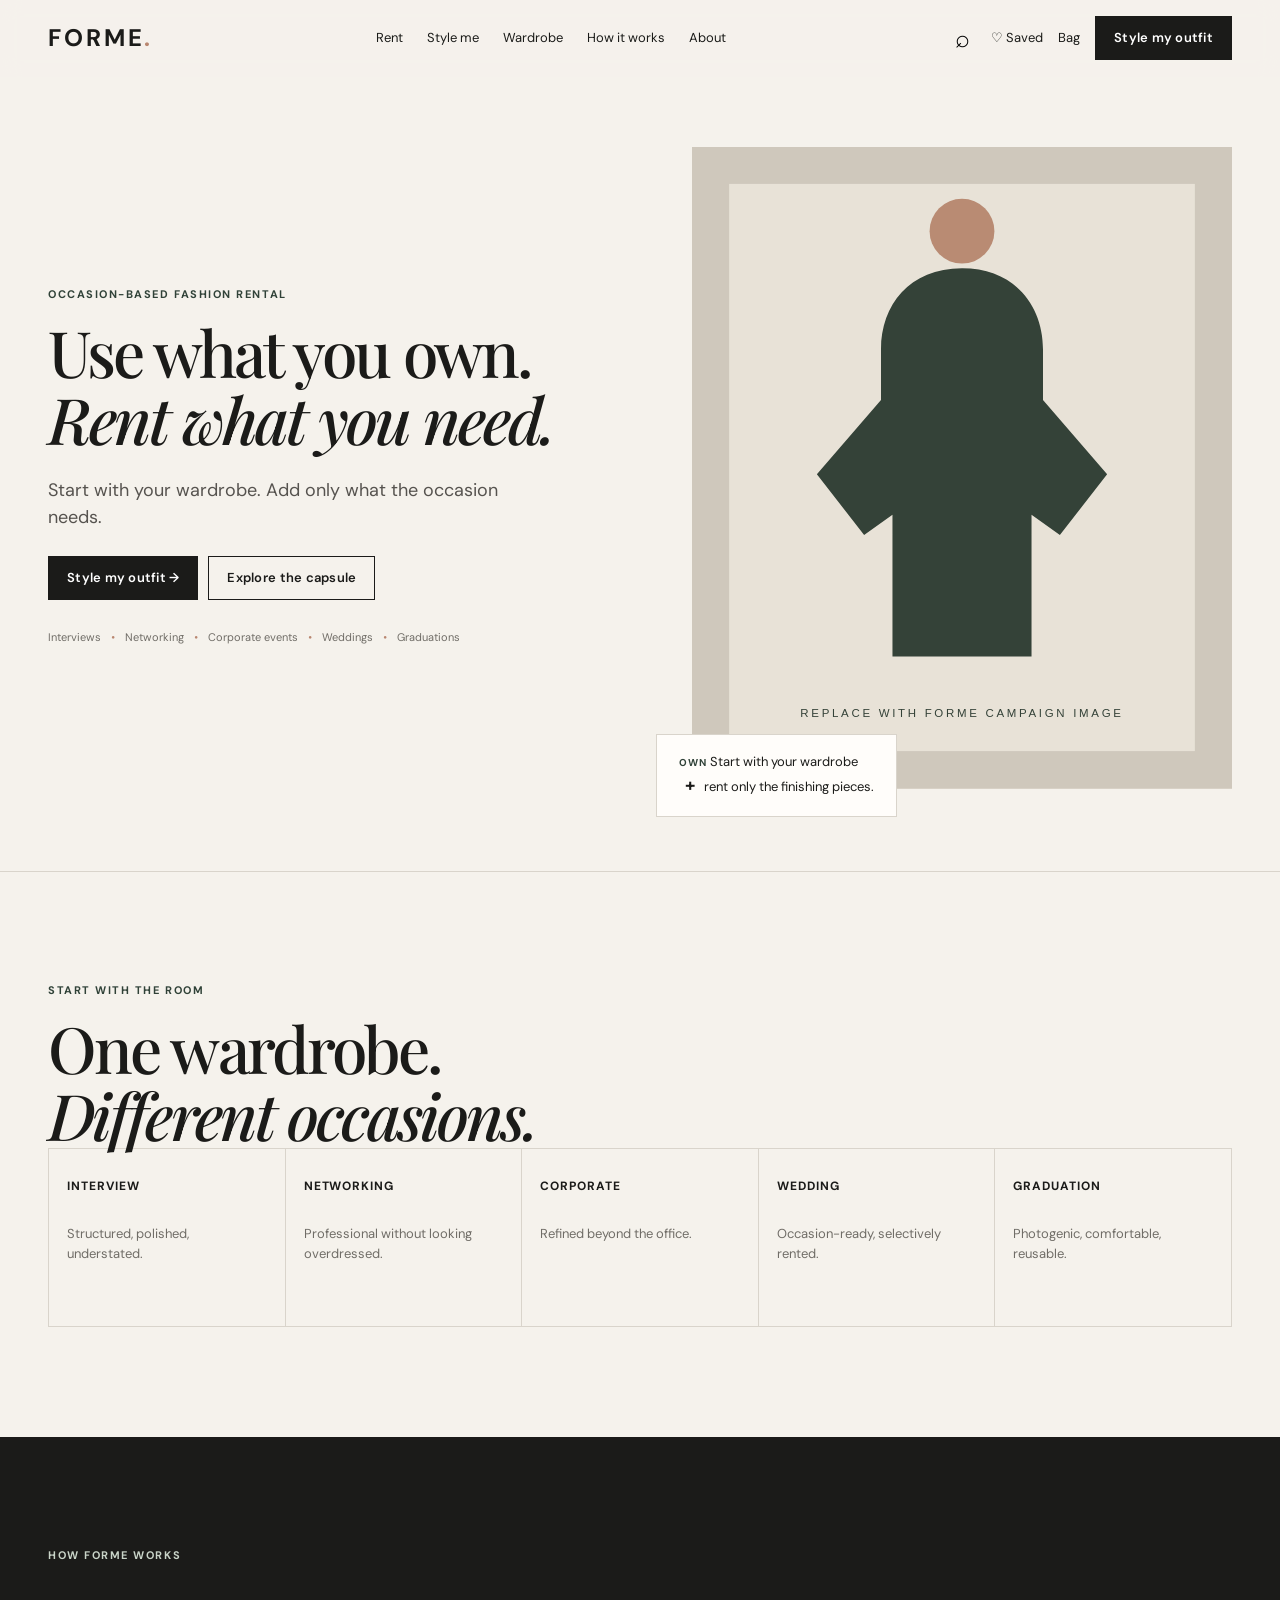
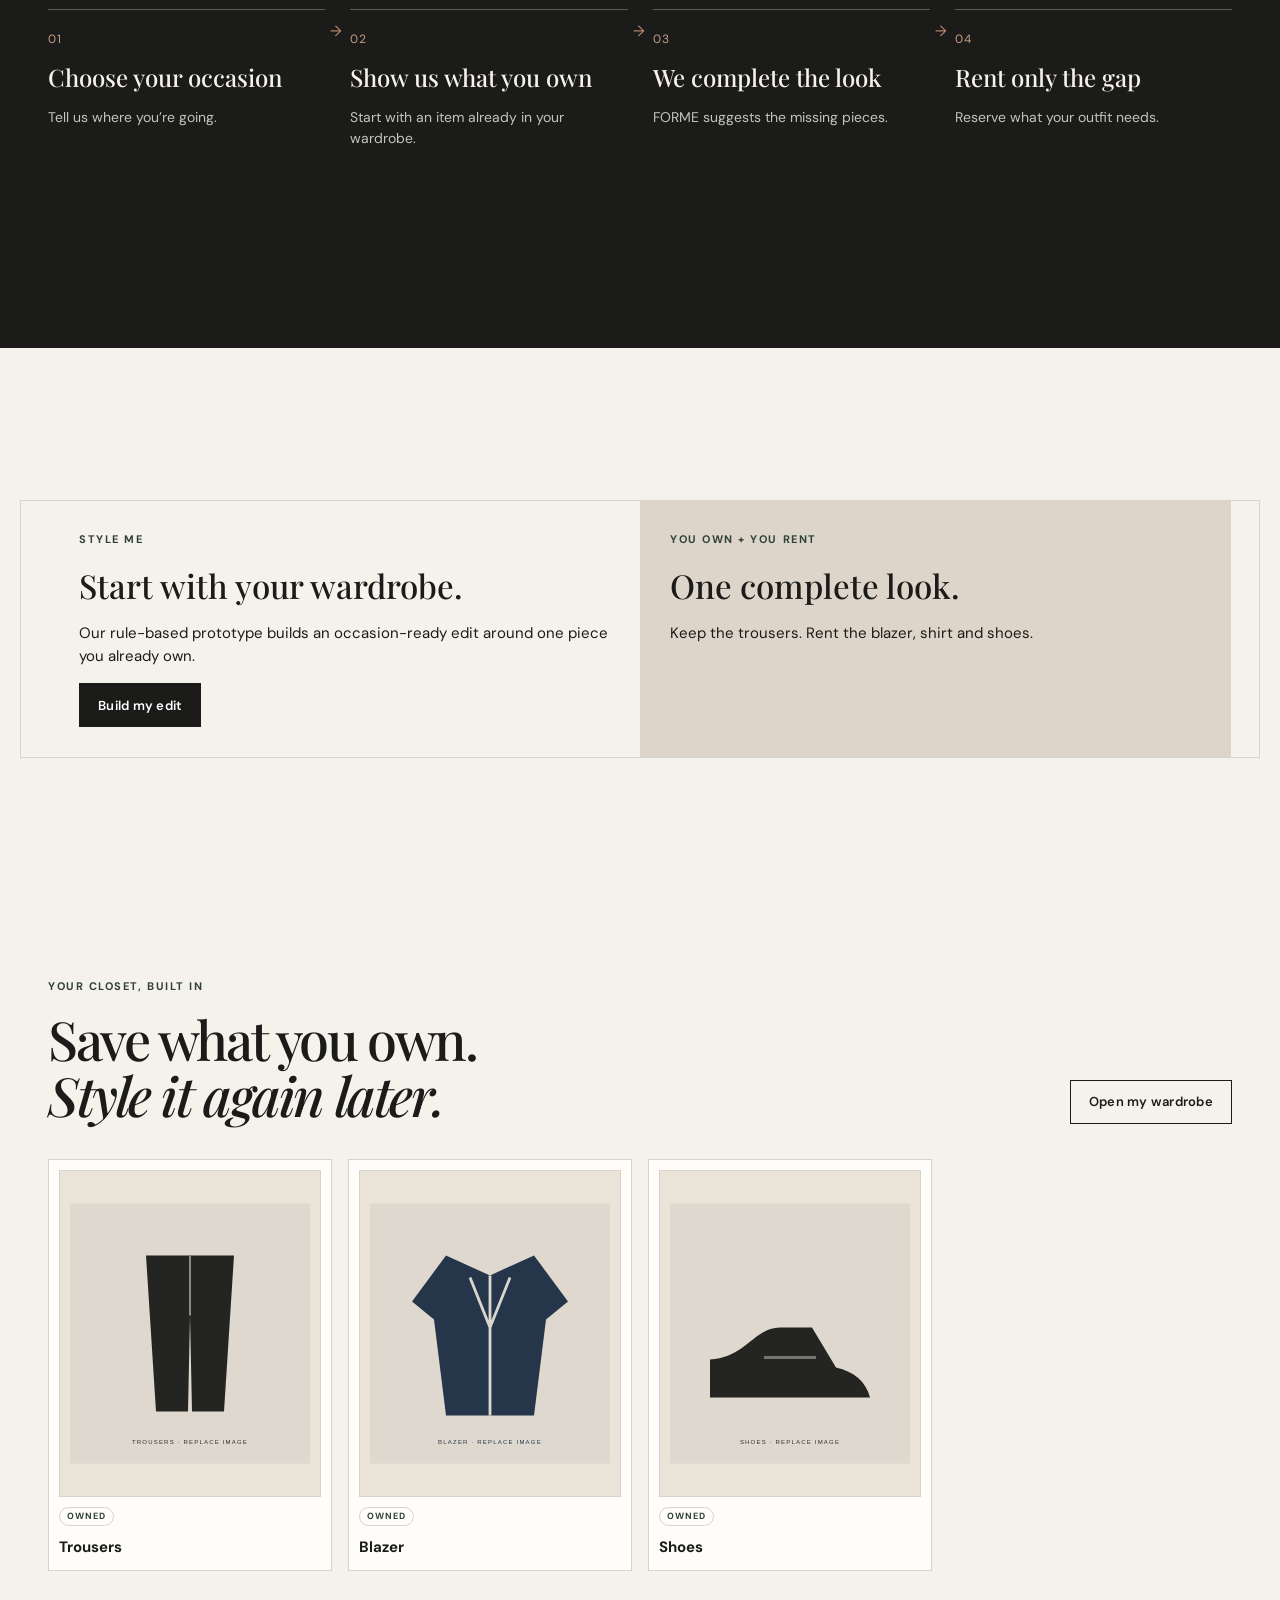
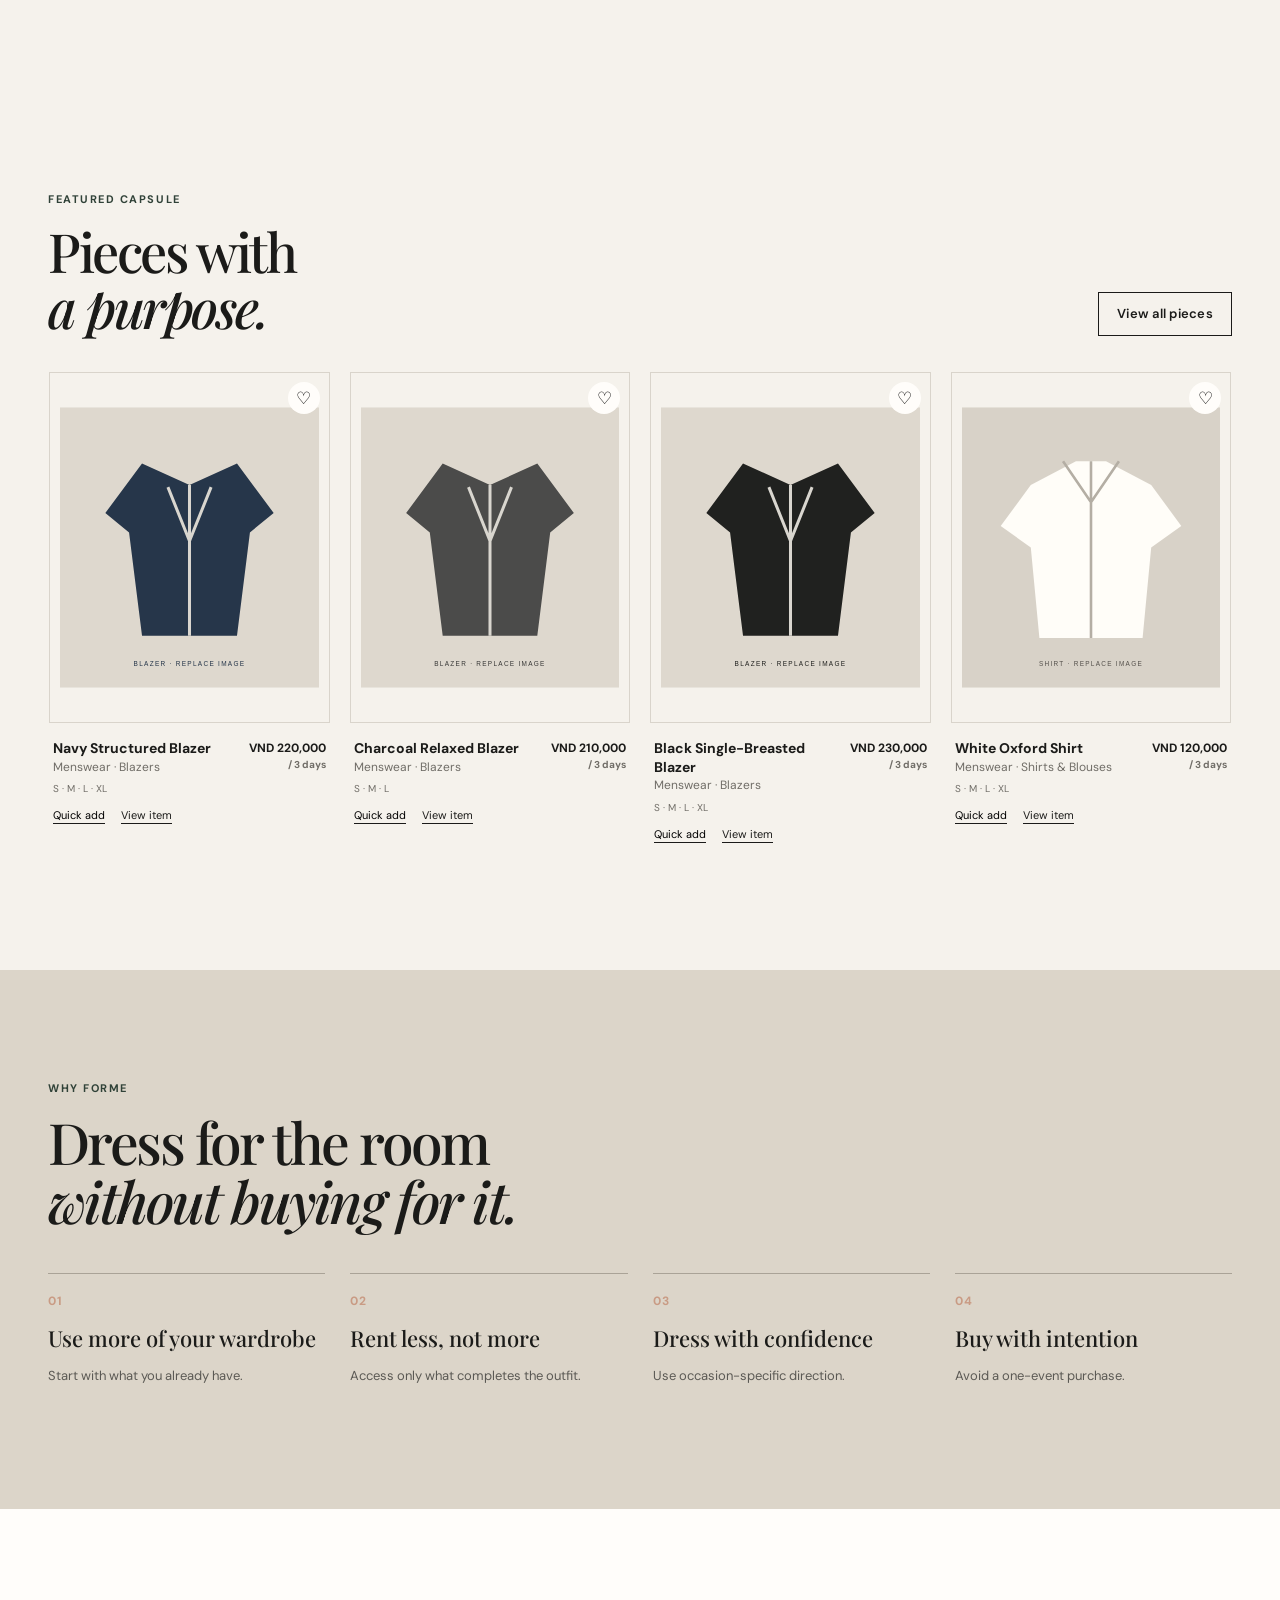
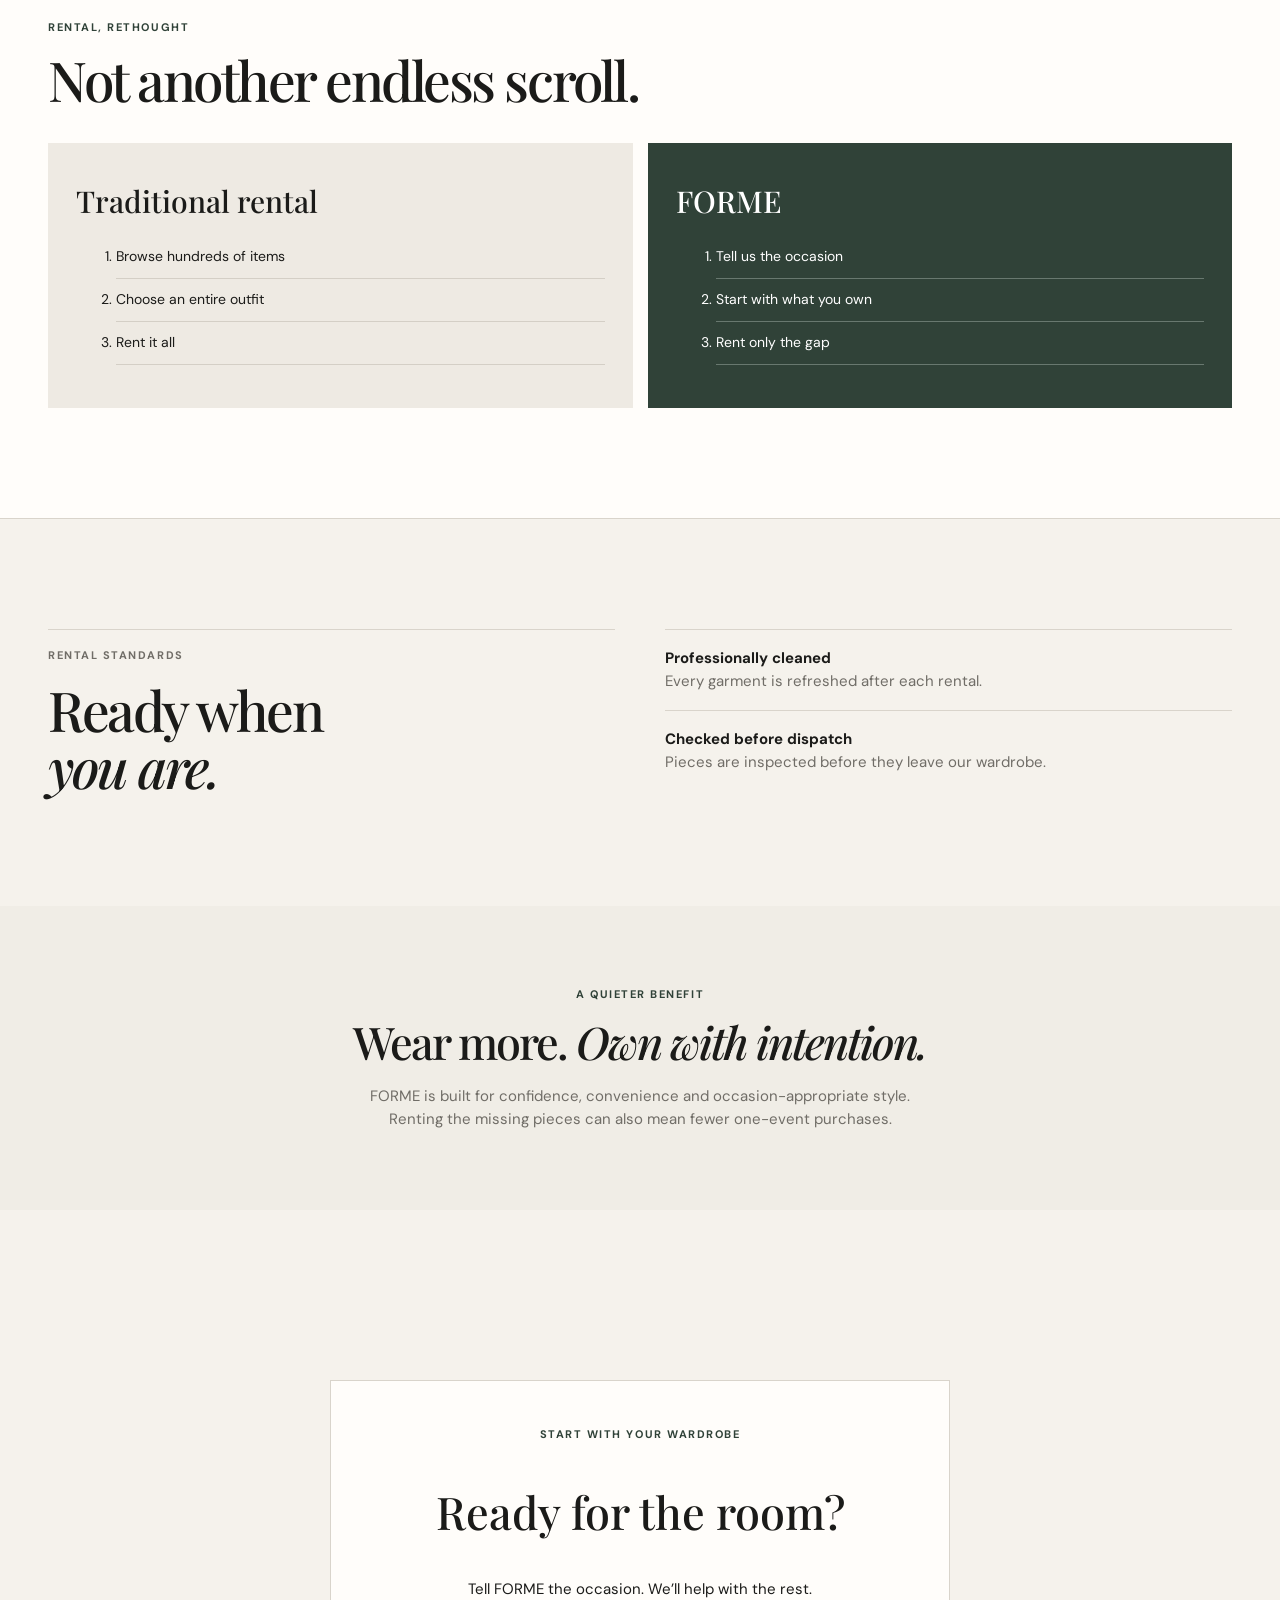
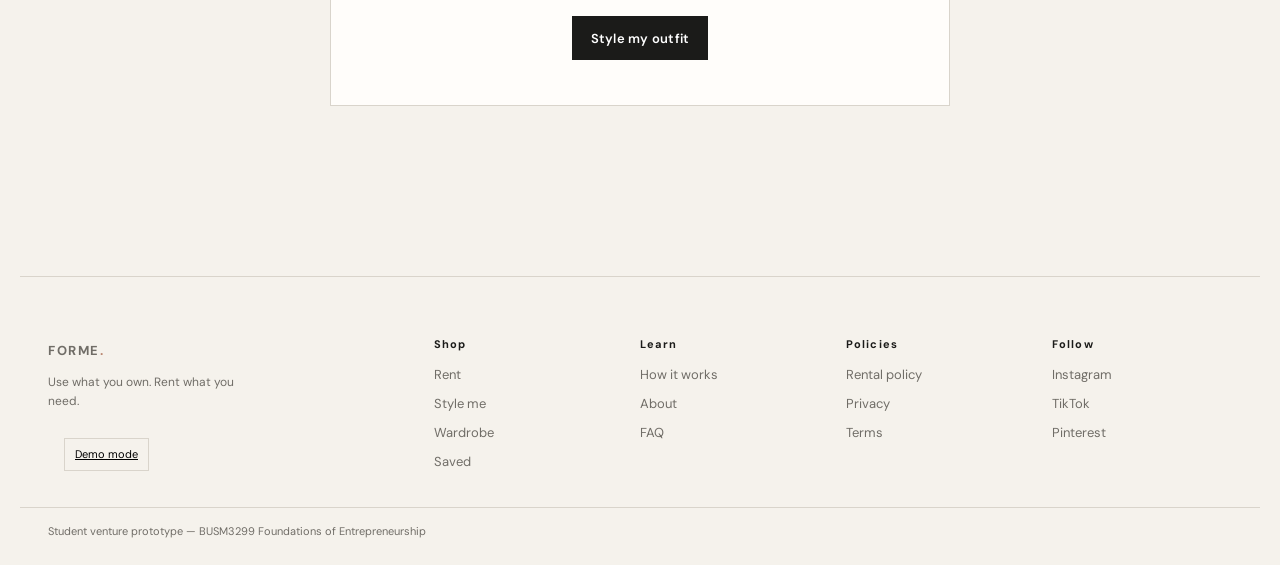
==== index.html @ c54350bd "UPLOAD HTML PAGES AND ASSETS" ====
<!doctype html><html lang="en"><head><meta charset="utf-8"><meta name="viewport" content="width=device-width,initial-scale=1"><title>FORME — Use what you own</title><link rel="preconnect" href="https://fonts.googleapis.com"><link rel="preconnect" href="https://fonts.gstatic.com" crossorigin><link href="https://fonts.googleapis.com/css2?family=DM+Sans:wght@400;500;600;700&family=Playfair+Display:wght@500;600&display=swap" rel="stylesheet"><link rel="stylesheet" href="css/styles.css"><link rel="stylesheet" href="css/pages.css"><link rel="stylesheet" href="css/responsive.css"></head><body data-page="home"><main><section class="hero"><div class="container hero-grid"><div><p class="eyebrow">OCCASION-BASED FASHION RENTAL</p><h1>Use what you own.<br><em>Rent what you need.</em></h1><p class="lead">FORME starts with your wardrobe, not ours. Show us what you’re wearing, tell us where you’re going, and we’ll help complete the look.</p><div class="button-row"><a class="button dark" href="style.html">Style my outfit →</a><a class="button outline" href="rent.html">Explore the capsule</a></div><p class="trust">Interviews <i>•</i> Networking <i>•</i> Corporate events <i>•</i> Weddings <i>•</i> Graduations</p></div><div class="hero-visual"><img src="assets/images/placeholders/hero-fashion.svg" alt="Replace with FORME campaign image"><div class="hero-note"><span>OWN</span> Start with your wardrobe<br><b>+</b> rent only the finishing pieces.</div></div></div></section><section class="section occasions"><div class="container"><p class="eyebrow">START WITH THE ROOM</p><h2>One wardrobe.<br><em>Different occasions.</em></h2><div class="occasion-grid"><a class="occasion-card" href="style.html?occasion=Job%20Interview"><b>INTERVIEW</b><p>Structured, polished, understated.</p></a><a class="occasion-card" href="style.html?occasion=Networking%20Event"><b>NETWORKING</b><p>Professional without looking overdressed.</p></a><a class="occasion-card" href="style.html?occasion=Corporate%20Event"><b>CORPORATE</b><p>Refined beyond the office.</p></a><a class="occasion-card" href="style.html?occasion=Wedding"><b>WEDDING</b><p>Occasion-ready, selectively rented.</p></a><a class="occasion-card" href="style.html?occasion=Graduation"><b>GRADUATION</b><p>Photogenic, comfortable, reusable.</p></a></div></div></section><section class="section how"><div class="container"><p class="eyebrow">HOW FORME WORKS</p><div class="steps"><article><span>01</span><h3>Choose your occasion</h3><p>Tell us where you’re going.</p></article><article><span>02</span><h3>Show us what you own</h3><p>Start with an item already in your wardrobe.</p></article><article><span>03</span><h3>We complete the look</h3><p>FORME suggests the missing pieces.</p></article><article><span>04</span><h3>Rent only the gap</h3><p>Reserve what your outfit needs.</p></article></div><p><a class="button outline" href="how-it-works.html">See how it works</a></p></div></section><section class="section"><div class="container quick-style"><div><p class="eyebrow">STYLE ME</p><h3>Start with your wardrobe.</h3><p>Our rule-based prototype builds an occasion-ready edit around one piece you already own.</p><a class="button dark" href="style.html">Build my edit</a></div><div class="demo-visual"><p class="eyebrow">YOU OWN + YOU RENT</p><h3>One complete look.</h3><p>Keep the trousers. Rent the blazer, shirt and shoes.</p></div></div></section><section class="section"><div class="container"><div class="split-heading"><div><p class="eyebrow">FEATURED CAPSULE</p><h2>Pieces with<br><em>a purpose.</em></h2></div><a class="button outline" href="rent.html">View all pieces</a></div><div class="featured-grid" id="featuredProducts"></div></div></section><section class="section why"><div class="container"><p class="eyebrow">WHY FORME</p><h2>Dress for the room<br><em>without buying for it.</em></h2><div class="value-grid"><article><b>01</b><h3>Use more of your wardrobe</h3><p>Start with what you already have.</p></article><article><b>02</b><h3>Rent less, not more</h3><p>Access only what completes the outfit.</p></article><article><b>03</b><h3>Dress with confidence</h3><p>Use occasion-specific direction.</p></article><article><b>04</b><h3>Buy with intention</h3><p>Avoid a one-event purchase.</p></article></div></div></section><section class="section comparison"><div class="container"><p class="eyebrow">RENTAL, RETHOUGHT</p><h2>Not another endless scroll.</h2><div class="comparison-grid"><article><h3>Traditional rental</h3><ol><li>Browse hundreds of items</li><li>Choose an entire outfit</li><li>Rent it all</li></ol></article><article class="forme-way"><h3>FORME</h3><ol><li>Tell us the occasion</li><li>Start with what you own</li><li>Rent only the gap</li></ol></article></div></div></section><section class="section standards"><div class="container standards-grid"><div><p class="eyebrow">RENTAL STANDARDS</p><h2>Ready when<br><em>you are.</em></h2></div><div><p><b>Professionally cleaned</b><br>Every garment is refreshed after each rental.</p><p><b>Checked before dispatch</b><br>Pieces are inspected before they leave our wardrobe.</p></div></div></section><section class="section sustainability"><div class="container"><p class="eyebrow">A QUIETER BENEFIT</p><h2>Wear more. <em>Own with intention.</em></h2><p>FORME is built for confidence, convenience and occasion-appropriate style. Renting the missing pieces can also mean fewer one-event purchases.</p></div></section><section class="section"><div class="container state-card"><p class="eyebrow">START WITH YOUR WARDROBE</p><h1>Ready for the room?</h1><p>Tell FORME the occasion. We’ll help with the rest.</p><a class="button dark" href="style.html">Style my outfit</a></div></section></main><script src="js/data.js"></script><script src="js/common.js"></script><script src="js/home.js"></script></body></html>
---- css/styles.css ----
:root{--bg:#f5f2ec;--paper:#fffdfa;--ink:#1b1b19;--muted:#706d67;--line:#d9d4cb;--accent:#304238;--clay:#b98770;--serif:'Playfair Display',Georgia,serif;--sans:'DM Sans',Arial,sans-serif;--radius:3px}*{box-sizing:border-box}html{scroll-behavior:smooth}body{margin:0;background:var(--bg);color:var(--ink);font-family:var(--sans);font-size:15px;line-height:1.55}button,input,select{font:inherit}button{cursor:pointer}button:focus-visible,a:focus-visible,input:focus-visible,select:focus-visible{outline:2px solid var(--accent);outline-offset:3px}.container{max-width:1240px;margin:auto;padding:0 28px}.site-header{position:sticky;top:0;z-index:20;background:rgba(245,242,236,.93);border-bottom:1px solid transparent;backdrop-filter:blur(10px)}.site-header.scrolled{border-color:var(--line)}.nav{height:76px;display:flex;align-items:center;justify-content:space-between;gap:25px}.logo{font-size:24px;font-weight:700;letter-spacing:.12em;color:var(--ink);text-decoration:none}.logo span{color:var(--clay)}.nav-links{display:flex;gap:24px}.nav-links a,.text-button{font-size:13px;color:var(--ink);text-decoration:none;background:none;border:0;padding:7px 0}.nav-actions{display:flex;align-items:center;gap:15px}.text-button b{font-weight:500;color:var(--muted);margin-left:2px}.menu-toggle{display:none;background:none;border:0}.button{border:1px solid var(--ink);min-height:44px;padding:11px 18px;background:transparent;color:var(--ink);text-decoration:none;display:inline-flex;align-items:center;justify-content:center;gap:15px;font-size:13px;font-weight:600;letter-spacing:.02em;transition:.2s}.button:hover{transform:translateY(-2px)}.button.dark{background:var(--ink);color:#fff}.button.dark:hover{background:var(--accent)}.button.outline:hover{background:#e8e3da}.full{width:100%}.hero{padding:70px 0 75px;border-bottom:1px solid var(--line)}.hero-grid{display:grid;grid-template-columns:1.03fr .97fr;gap:70px;align-items:center}.eyebrow{font-size:11px;letter-spacing:.14em;font-weight:700;color:var(--accent);margin:0 0 15px}.hero h1,h2{font:500 clamp(38px,5vw,70px)/1.05 var(--serif);letter-spacing:-.045em;margin:0}h1 em,h2 em{font-weight:500}h3{font-size:17px;line-height:1.25;margin:10px 0}.lead{font-size:18px;max-width:500px;color:#56534f;margin:25px 0}.button-row{display:flex;gap:10px;flex-wrap:wrap}.trust{font-size:11px;color:var(--muted);margin-top:29px}.trust i{padding:0 7px;color:var(--clay)}.hero-visual{position:relative}.hero-visual img{width:100%;min-height:485px;object-fit:cover;background:#d9d3c8}.hero-note{position:absolute;bottom:-21px;left:-36px;background:var(--paper);padding:18px 22px;border:1px solid var(--line);font-size:13px;line-height:1.45}.hero-note span,.badge{font-size:10px;letter-spacing:.1em;font-weight:700;color:var(--accent)}.hero-note b{font-size:18px;padding:0 6px}.section{padding:110px 0}.section-heading{display:flex;justify-content:space-between;align-items:end;margin-bottom:45px}.occasion-grid{display:grid;grid-template-columns:repeat(5,1fr);border-top:1px solid var(--line);border-left:1px solid var(--line)}.occasion-card{background:transparent;border:0;border-right:1px solid var(--line);border-bottom:1px solid var(--line);padding:25px 18px;min-height:178px;text-align:left;transition:.2s}.occasion-card:hover{background:var(--accent);color:white}.occasion-card b{font-size:12px;letter-spacing:.08em}.occasion-card p{font-size:13px;color:var(--muted);margin-top:26px}.occasion-card:hover p{color:#dfe4df}.how{background:var(--ink);color:#f6f2ea}.how .eyebrow{color:#c9d4c8}.steps{display:grid;grid-template-columns:repeat(4,1fr);gap:25px;margin-top:45px}.steps article{border-top:1px solid #5c5c56;padding-top:17px;position:relative}.steps article:not(:last-child):after{content:'→';position:absolute;right:-17px;top:10px;color:#b98770}.steps span,.value-grid b{color:#c99b84;font-size:12px;letter-spacing:.1em}.steps h3{font:500 24px var(--serif)}.steps p{color:#c5c3be;font-size:14px}.style-section{background:#e5dfd4;padding:100px 0}.style-wrap{display:grid;grid-template-columns:.8fr 1.2fr;gap:70px}.style-wrap aside h2{font-size:52px}.style-wrap aside>p:not(.eyebrow){color:var(--muted);max-width:280px}.own-rent{display:flex;gap:8px;align-items:center;flex-wrap:wrap;font-size:11px;margin:35px 0 15px}.own-rent span{padding:5px 7px;background:#fff;border:1px solid var(--line);font-weight:700;letter-spacing:.07em}.own-rent strong{font-size:10px;letter-spacing:.05em}.fine,small{font-size:11px;color:var(--muted)}.style-flow{background:var(--paper);padding:36px;min-height:430px}.flow-step{animation:fade .3s ease}.flow-progress{display:flex;gap:6px;margin-bottom:30px}.flow-progress i{height:2px;flex:1;background:var(--line)}.flow-progress i.active{background:var(--accent)}.flow-step h3{font:500 32px var(--serif);margin:0 0 8px}.choice-grid{display:grid;grid-template-columns:repeat(2,1fr);gap:10px;margin:25px 0}.choice{border:1px solid var(--line);padding:16px;background:transparent;text-align:left;transition:.15s}.choice:hover,.choice.selected{border-color:var(--accent);background:#edf0eb}.choice strong{display:block;font-size:14px}.choice small{display:block;margin-top:5px}.form-label{font-size:12px;font-weight:700;display:block;margin:18px 0 7px}.upload-zone{border:1px dashed #aaa49b;padding:28px;text-align:center;background:#faf8f4}.upload-zone input{display:none}.upload-zone label{display:inline-block;text-decoration:underline;cursor:pointer}.upload-preview{display:flex;gap:15px;align-items:center;margin:15px 0;background:#f0ede7;padding:10px}.upload-preview img{height:56px;width:56px;object-fit:cover}.upload-preview button{border:0;background:none;text-decoration:underline;font-size:12px}.form-row{display:grid;grid-template-columns:repeat(3,1fr);gap:10px}.form-row select,.checkout-content input,.checkout-content textarea{width:100%;padding:11px;border:1px solid var(--line);background:#fff}.form-message{font-size:12px;color:#9b3e38;min-height:20px;margin:8px 0}.hidden{display:none!important}.results-section{background:var(--paper)}.results-heading{margin-bottom:35px}.results-heading h2{font-size:54px}.results-heading p:last-child{color:var(--muted)}.look-grid{display:grid;grid-template-columns:repeat(3,1fr);gap:18px}.look{border:1px solid var(--line);padding:22px;display:flex;flex-direction:column}.look h3{font-size:13px;letter-spacing:.08em}.look-keep{background:#f0eee9;padding:12px;margin:12px 0}.look-item{border-top:1px solid var(--line);padding:11px 0;display:flex;justify-content:space-between;gap:10px}.look-item p,.look-keep p{margin:3px 0 0;font-size:12px;color:var(--muted)}.look .explanation{font-size:13px;color:#5e5b56;min-height:60px}.look-bottom{margin-top:auto}.price{font-size:13px;font-weight:700}.feedback{margin:50px auto 0;max-width:600px;border-top:1px solid var(--line);padding-top:20px;font-size:13px}.feedback button{border:1px solid var(--line);background:transparent;margin:6px 3px 0 0;padding:5px 8px;font-size:11px}.split-heading{display:flex;justify-content:space-between;align-items:end;margin-bottom:35px}.split-heading h2{font-size:54px}.split-heading>p{color:var(--muted);max-width:380px}.inventory-controls{display:grid;grid-template-columns:2fr repeat(4,1fr);gap:8px;border-top:1px solid var(--line);padding-top:18px}.inventory-controls input,.inventory-controls select{padding:11px;border:1px solid var(--line);background:var(--paper);min-width:0}.filter-pills{display:flex;gap:6px;flex-wrap:wrap;margin:14px 0 25px}.filter-pills button{border:1px solid var(--line);background:transparent;padding:7px 11px;font-size:11px}.filter-pills button.active{background:var(--ink);color:white}.product-grid{display:grid;grid-template-columns:repeat(4,1fr);gap:18px}.product-card{position:relative}.product-image{display:block;border:0;padding:0;background:#ded9d0;width:100%;overflow:hidden}.product-image img{width:100%;aspect-ratio:1/.95;object-fit:cover;display:block;transition:.3s}.product-card:hover img{transform:scale(1.03)}.save-button{position:absolute;top:10px;right:10px;border:0;background:var(--paper);width:32px;height:32px;border-radius:50%;font-size:17px}.product-meta{display:grid;grid-template-columns:1fr auto;gap:4px;padding:11px 0}.product-meta h3{font-size:14px;margin:0}.product-meta p{margin:0;font-size:12px;color:var(--muted)}.quick-add{border:0;border-bottom:1px solid var(--ink);background:none;padding:0;font-size:11px;text-align:left}.why{background:#dcd5c9}.why h2{font-size:57px}.value-grid{display:grid;grid-template-columns:repeat(4,1fr);gap:25px;margin-top:42px}.value-grid article{border-top:1px solid #aaa397;padding-top:15px}.value-grid h3{font:500 22px var(--serif)}.value-grid p{font-size:13px;color:#5b5954}.comparison{background:var(--paper)}.comparison h2{font-size:55px}.comparison-grid{display:grid;grid-template-columns:1fr 1fr;gap:15px;margin-top:35px}.comparison-grid article{padding:28px;background:#eeeae3}.comparison-grid .forme-way{background:var(--accent);color:white}.comparison-grid h3{font:500 30px var(--serif)}.comparison-grid li{padding:10px 0;border-bottom:1px solid #d4cfc6;font-size:14px}.forme-way li{border-color:#68786f}.standards{border-top:1px solid var(--line)}.standards-grid{display:grid;grid-template-columns:1fr 1fr;gap:50px}.standards h2{font-size:55px}.standards p{border-top:1px solid var(--line);padding:17px 0;margin:0;color:var(--muted)}.standards b{color:var(--ink)}.future{background:#e7e1d8}.future h2{font-size:45px}.future-grid{display:grid;grid-template-columns:repeat(3,1fr);gap:20px;margin-top:35px}.future-grid article{background:var(--paper);padding:25px}.future-grid h3{font:500 23px var(--serif)}.future-grid p{font-size:13px;color:var(--muted)}.faq{padding-bottom:100px}.faq h2{font-size:52px;margin-bottom:35px}.faq-item{border-top:1px solid var(--line)}.faq-item button{width:100%;border:0;background:none;display:flex;justify-content:space-between;padding:18px 0;text-align:left;font-weight:600}.faq-item p{max-width:600px;margin:0 0 18px;color:var(--muted);font-size:14px}.footer-grid{display:flex;justify-content:space-between;align-items:end;padding:45px 28px;border-top:1px solid var(--line)}footer p{font-size:12px;color:var(--muted)}footer button{border:0;background:none;text-decoration:underline;margin-left:16px;font-size:12px}.drawer,.modal{display:none;position:fixed;inset:0;background:rgba(22,22,20,.42);z-index:30}.drawer.open,.modal.open{display:block}.drawer-panel{background:var(--paper);position:absolute;right:0;top:0;height:100%;width:min(460px,100%);padding:35px;overflow:auto;animation:slide .25s ease}.close{border:0;background:none;font-size:28px;position:absolute;right:17px;top:12px}.drawer h2,.modal h2{font-size:38px}.bag-line,.saved-line{border-top:1px solid var(--line);padding:13px 0;display:grid;grid-template-columns:52px 1fr auto;gap:10px;align-items:center}.bag-line img,.saved-line img{width:52px;height:52px;object-fit:cover;background:#ddd}.bag-line h3,.saved-line h3{margin:0;font-size:13px}.bag-line p,.saved-line p{margin:2px 0;font-size:11px;color:var(--muted)}.bag-line select{font-size:11px;padding:3px}.remove{border:0;background:none;color:#8c3d36;font-size:11px;text-decoration:underline}.bag-total{border-top:2px solid var(--ink);margin-top:18px;padding:12px 0;font-size:13px}.bag-total p{display:flex;justify-content:space-between;margin:6px 0}.bag-total .grand{font-weight:700;font-size:15px;margin-top:12px}.modal{align-items:center;justify-content:center;padding:20px}.modal.open{display:flex}.modal-panel{background:var(--paper);max-height:92vh;overflow:auto;width:min(820px,100%);padding:35px;position:relative;animation:fade .2s}.product-detail{display:grid;grid-template-columns:1fr 1fr;gap:28px}.product-detail img{width:100%;background:#ddd}.product-detail h2{margin:5px 0}.product-detail p{color:var(--muted);font-size:14px}.size-buttons{display:flex;gap:6px;flex-wrap:wrap;margin:9px 0}.size-buttons button{border:1px solid var(--line);background:white;padding:8px 11px;min-width:38px}.size-buttons button.active{background:var(--ink);color:white}.size-guide-link{background:none;border:0;padding:0;text-decoration:underline;font-size:11px}.detail-info{border-top:1px solid var(--line);padding:10px 0;font-size:12px}.date-preview{font-size:12px;background:#efede8;padding:9px;margin:10px 0}.checkout-content{width:min(720px,100%)}.checkout-content h2{margin:0 0 18px}.checkout-grid{display:grid;grid-template-columns:1fr 1fr;gap:10px}.checkout-content textarea{min-height:70px;grid-column:span 2}.checkout-summary{background:#f0ede7;padding:13px;margin:18px 0;font-size:13px}.success{text-align:center;padding:45px 20px}.success h2{font-size:49px}.small-modal{max-width:520px}.small-modal table{width:100%;border-collapse:collapse;font-size:13px}.small-modal td,.small-modal th{padding:9px;border-bottom:1px solid var(--line);text-align:left}#toast{position:fixed;z-index:60;bottom:22px;left:50%;transform:translate(-50%,120px);background:var(--ink);color:#fff;padding:12px 18px;font-size:13px;transition:.25s;box-shadow:0 5px 15px #0002}#toast.show{transform:translate(-50%,0)}@keyframes fade{from{opacity:0;transform:translateY(7px)}to{opacity:1;transform:none}}@keyframes slide{from{transform:translateX(30px)}to{transform:none}}
@media(max-width:850px){.nav-links{display:none}.nav-actions .text-button span{display:none}.menu-toggle{display:block;order:2}.nav-actions{order:3}.nav .logo{order:1}.site-header.menu-open .nav-links{display:flex;position:absolute;top:76px;left:0;right:0;background:var(--paper);padding:20px 28px;flex-direction:column;border-bottom:1px solid var(--line)}.hero-grid,.style-wrap,.standards-grid{grid-template-columns:1fr;gap:35px}.hero{padding-top:45px}.hero-visual{max-width:620px}.hero-visual img{min-height:390px}.occasion-grid{grid-template-columns:repeat(3,1fr)}.steps,.value-grid{grid-template-columns:repeat(2,1fr)}.steps article:after{display:none}.look-grid{grid-template-columns:1fr}.product-grid{grid-template-columns:repeat(3,1fr)}.inventory-controls{grid-template-columns:repeat(3,1fr)}.inventory-controls input{grid-column:span 3}.split-heading{align-items:start;flex-direction:column;gap:18px}.style-wrap aside h2{font-size:45px}}
@media(max-width:540px){.container{padding:0 18px}.nav{height:64px}.nav-actions{gap:8px}.nav-actions .button{padding:9px 10px;font-size:11px}.hero h1{font-size:48px}.hero-visual img{min-height:320px}.hero-note{left:0;bottom:-15px;padding:12px}.section,.style-section{padding:72px 0}.occasion-grid,.steps,.value-grid,.future-grid,.comparison-grid,.product-grid{grid-template-columns:1fr 1fr}.occasion-card{min-height:135px;padding:14px}.occasion-card p{margin-top:12px}.style-flow{padding:22px}.choice-grid{grid-template-columns:1fr}.form-row,.checkout-grid{grid-template-columns:1fr}.checkout-content textarea{grid-column:auto}.inventory-controls{grid-template-columns:1fr 1fr}.inventory-controls input{grid-column:span 2}.product-grid{gap:12px}.product-meta{display:block}.quick-add{margin-top:7px}.split-heading h2,.why h2,.comparison h2,.standards h2,.faq h2{font-size:42px}.footer-grid{align-items:start;flex-direction:column;gap:20px}.product-detail{grid-template-columns:1fr}.modal-panel{padding:25px 20px}.drawer-panel{padding:30px 20px}.form-row select{min-width:0}.results-heading h2{font-size:44px}}

.sustainability{background:#f0ede6;text-align:center;padding:80px 0}.sustainability h2{font-size:45px}.sustainability p:last-child{max-width:560px;margin:20px auto 0;color:var(--muted)}
---- css/pages.css ----
.page-hero{padding:76px 0 52px;border-bottom:1px solid var(--line)}.page-hero h1{font:500 clamp(45px,6vw,78px)/1.03 var(--serif);letter-spacing:-.05em;margin:0;max-width:800px}.page-hero .lead{max-width:600px}.breadcrumbs{font-size:12px;color:var(--muted);margin-bottom:25px}.breadcrumbs a{color:var(--muted);text-decoration:none}.breadcrumbs span{padding:0 6px}.footer-columns{display:grid;grid-template-columns:2fr repeat(4,1fr);gap:26px;padding:55px 28px 35px;border-top:1px solid var(--line)}.footer-columns p{max-width:190px}.footer-columns b{font-size:11px;letter-spacing:.1em}.footer-columns a{display:block;font-size:13px;color:var(--muted);text-decoration:none;margin-top:9px}.footer-demo{margin-top:15px;border:1px solid var(--line);background:none;padding:7px 10px;font-size:11px}.footer-bottom{border-top:1px solid var(--line);padding:15px 28px 25px;color:var(--muted);font-size:11px}.icon-button{border:0;background:none;font-size:25px;line-height:1}.nav-links a.active{border-bottom:1px solid var(--ink)}.search-overlay{display:none;position:fixed;z-index:50;inset:0;background:#1b1b19cc;padding:8vh 20px}.search-overlay.open{display:block}.search-panel{position:relative;background:var(--paper);max-width:700px;margin:auto;padding:35px}.search-panel input{width:100%;font-size:24px;border:0;border-bottom:1px solid var(--ink);padding:14px 0;background:transparent}.close-search{position:absolute;right:15px;top:8px;border:0;background:none;font-size:28px}.search-result{display:grid;grid-template-columns:48px 1fr auto;align-items:center;gap:12px;text-decoration:none;color:var(--ink);padding:10px 0;border-bottom:1px solid var(--line);font-size:12px}.search-result img{width:48px;height:48px;object-fit:cover;background:#ddd}.search-result small{display:block;color:var(--muted)}.empty-copy{color:var(--muted);font-size:13px}.quick-style{display:grid;grid-template-columns:1fr 1fr;border:1px solid var(--line);margin-top:42px}.quick-style>div{padding:30px}.quick-style .demo-visual{background:#ddd5c9}.quick-style h3{font:500 33px var(--serif)}.featured-grid{display:grid;grid-template-columns:repeat(4,1fr);gap:18px}.shop-layout{display:grid;grid-template-columns:230px 1fr;gap:35px;padding-top:40px}.filter-sidebar{border-top:1px solid var(--line)}.filter-group{border-bottom:1px solid var(--line);padding:15px 0}.filter-group b{font-size:12px}.filter-group label{display:block;font-size:12px;color:var(--muted);padding:4px 0}.filter-group input{margin-right:7px}.catalog-top{display:flex;justify-content:space-between;gap:10px;margin-bottom:18px}.catalog-top input,.catalog-top select{border:1px solid var(--line);padding:10px;background:var(--paper)}.catalog-top input{flex:1}.catalog-grid{display:grid;grid-template-columns:repeat(3,1fr);gap:18px}.card-actions{display:flex;gap:14px}.product-meta small{color:var(--muted);font-size:10px}.product-main{display:grid;grid-template-columns:1.2fr .8fr;gap:55px;padding:30px 0 100px}.gallery-main{background:#ddd5c9}.gallery-main img{display:block;width:100%;aspect-ratio:.88;object-fit:cover}.thumbnails{display:flex;gap:8px;margin-top:8px}.thumbnails img{height:80px;width:65px;object-fit:cover;background:#ddd5c9;opacity:.75}.product-info{position:sticky;top:100px;height:max-content}.product-info h1{font:500 47px/1.05 var(--serif);margin:6px 0}.product-price{font-weight:700;margin:18px 0}.status{color:var(--accent);font-weight:700;font-size:12px}.detail-accordions{margin-top:26px;border-top:1px solid var(--line)}.detail-accordions details{border-bottom:1px solid var(--line);padding:13px 0;font-size:13px}.detail-accordions summary{font-size:12px;font-weight:700;letter-spacing:.06em;cursor:pointer}.detail-accordions p{color:var(--muted)}.also-like{border-top:1px solid var(--line)}.state-card{background:var(--paper);border:1px solid var(--line);padding:45px;max-width:620px;margin:60px auto;text-align:center}.state-card h1{font:500 45px var(--serif)}.saved-grid{display:grid;grid-template-columns:repeat(4,1fr);gap:18px;padding:35px 0 100px}.bag-layout,.booking-layout,.checkout-layout{display:grid;grid-template-columns:1.2fr .8fr;gap:40px;padding:35px 0 100px}.bag-items,.booking-content,.checkout-content{border-top:1px solid var(--line)}.bag-page-line{display:grid;grid-template-columns:105px 1fr auto;gap:18px;padding:18px 0;border-bottom:1px solid var(--line);align-items:center}.bag-page-line img{width:105px;height:120px;object-fit:cover;background:#ddd5c9}.bag-page-line h3{margin:0}.bag-page-line select,.bag-page-line input{padding:7px;border:1px solid var(--line);background:white;margin:5px 4px 0 0}.summary-card{background:#e7e1d8;padding:24px;align-self:start;position:sticky;top:100px}.summary-card h2{font:500 30px var(--serif)}.summary-card p{display:flex;justify-content:space-between;font-size:13px}.summary-card .grand{border-top:1px solid var(--ink);padding-top:12px;font-size:16px;font-weight:700}.progress{display:flex;gap:8px;font-size:11px;letter-spacing:.05em;margin:20px 0 30px}.progress span{color:var(--muted)}.progress .active{color:var(--accent);font-weight:700}.form-card{background:var(--paper);border:1px solid var(--line);padding:25px;margin:16px 0}.form-card h2{font:500 30px var(--serif);margin:0 0 15px}.field-grid{display:grid;grid-template-columns:1fr 1fr;gap:12px}.field-grid label,.form-card>label{font-size:12px;font-weight:600;display:block}.field-grid input,.field-grid select,.form-card textarea{width:100%;padding:10px;border:1px solid var(--line);background:white;margin-top:5px}.form-card textarea{min-height:80px}.delivery-options{display:grid;grid-template-columns:1fr 1fr;gap:10px}.delivery-option{border:1px solid var(--line);padding:15px}.delivery-option.selected{border-color:var(--accent);background:#edf0eb}.window-card{background:#e7e1d8;padding:20px;margin-top:16px}.window-card div{display:flex;justify-content:space-between;border-bottom:1px solid #c5bfb4;padding:7px 0;font-size:13px}.fit-line{padding:12px 0;border-bottom:1px solid var(--line)}.fit-line .size-buttons{margin:6px 0}.confirmation{max-width:800px;margin:70px auto;text-align:center}.confirmation h1{font:500 clamp(48px,7vw,82px)/1 var(--serif);margin:12px 0}.confirmation-card{border:1px solid var(--line);text-align:left;padding:25px;margin:30px 0}.confirmation-info{display:grid;grid-template-columns:repeat(4,1fr);gap:10px}.confirmation-info p{font-size:11px;color:var(--muted)}.confirmation-info b{display:block;color:var(--ink);font-size:14px}.about-statement{font:500 clamp(42px,6vw,74px)/1.08 var(--serif);max-width:950px;margin:30px 0}.idea-grid,.principles-grid{display:grid;grid-template-columns:1fr 1fr;gap:35px;align-items:center}.placeholder-block{background:#d9d2c6;min-height:340px;padding:30px;display:flex;align-items:end;font:500 34px var(--serif)}.formula{font-size:20px;letter-spacing:.08em;line-height:2}.principles-grid{grid-template-columns:repeat(4,1fr);margin-top:35px}.journey{display:flex;align-items:center;justify-content:space-between;gap:10px;border:1px solid var(--line);padding:25px;margin:35px 0;overflow:auto}.journey b{font-size:11px;white-space:nowrap}.journey i{color:var(--clay)}.faq-page-grid{display:grid;grid-template-columns:220px 1fr;gap:55px;padding:35px 0 100px}.faq-page-grid aside b{font-size:12px;display:block;margin-bottom:11px}.faq-category{margin-bottom:32px}.faq-category h2{font:500 31px var(--serif)}
---- css/responsive.css ----
@media(max-width:850px){.footer-columns{grid-template-columns:repeat(3,1fr)}.featured-grid,.saved-grid{grid-template-columns:repeat(3,1fr)}.shop-layout{grid-template-columns:1fr}.filter-sidebar{display:flex;gap:18px;overflow:auto}.filter-group{min-width:155px;border-top:0}.product-main,.bag-layout,.booking-layout,.checkout-layout{grid-template-columns:1fr}.product-info,.summary-card{position:static}.catalog-grid{grid-template-columns:repeat(2,1fr)}.principles-grid{grid-template-columns:repeat(2,1fr)}}
@media(max-width:540px){.nav-actions .text-button{display:none}.nav-actions .header-cta{padding:8px 10px;font-size:10px}.footer-columns{grid-template-columns:1fr 1fr}.footer-columns>div:first-child{grid-column:span 2}.page-hero{padding:48px 0 35px}.featured-grid,.saved-grid,.catalog-grid{grid-template-columns:1fr 1fr;gap:12px}.quick-style,.idea-grid{grid-template-columns:1fr}.catalog-top{flex-wrap:wrap}.catalog-top input{min-width:100%}.bag-page-line{grid-template-columns:75px 1fr}.bag-page-line img{width:75px;height:92px}.bag-page-line>button{grid-column:2}.field-grid,.delivery-options,.confirmation-info{grid-template-columns:1fr}.form-card{padding:18px}.journey{justify-content:flex-start}.faq-page-grid{grid-template-columns:1fr;gap:15px}.principles-grid{grid-template-columns:1fr}.placeholder-block{min-height:240px}.product-info h1{font-size:40px}}
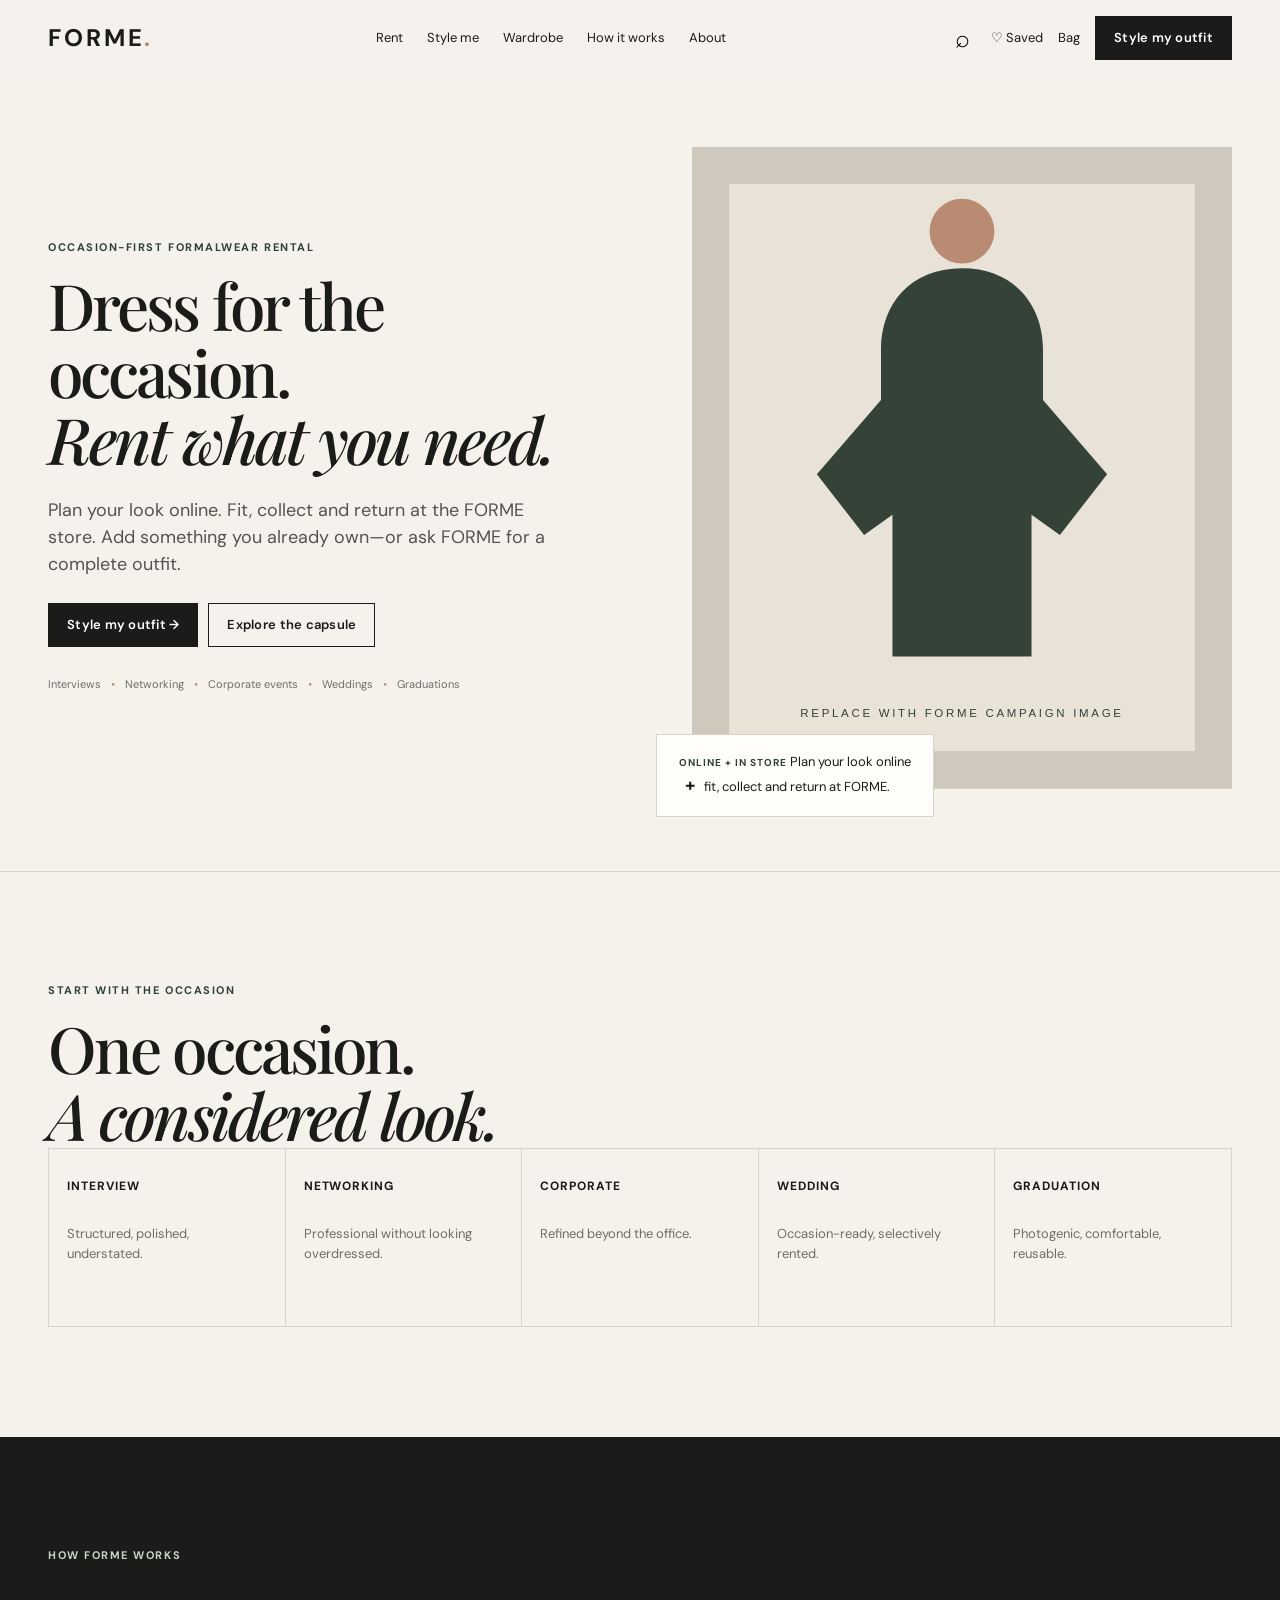
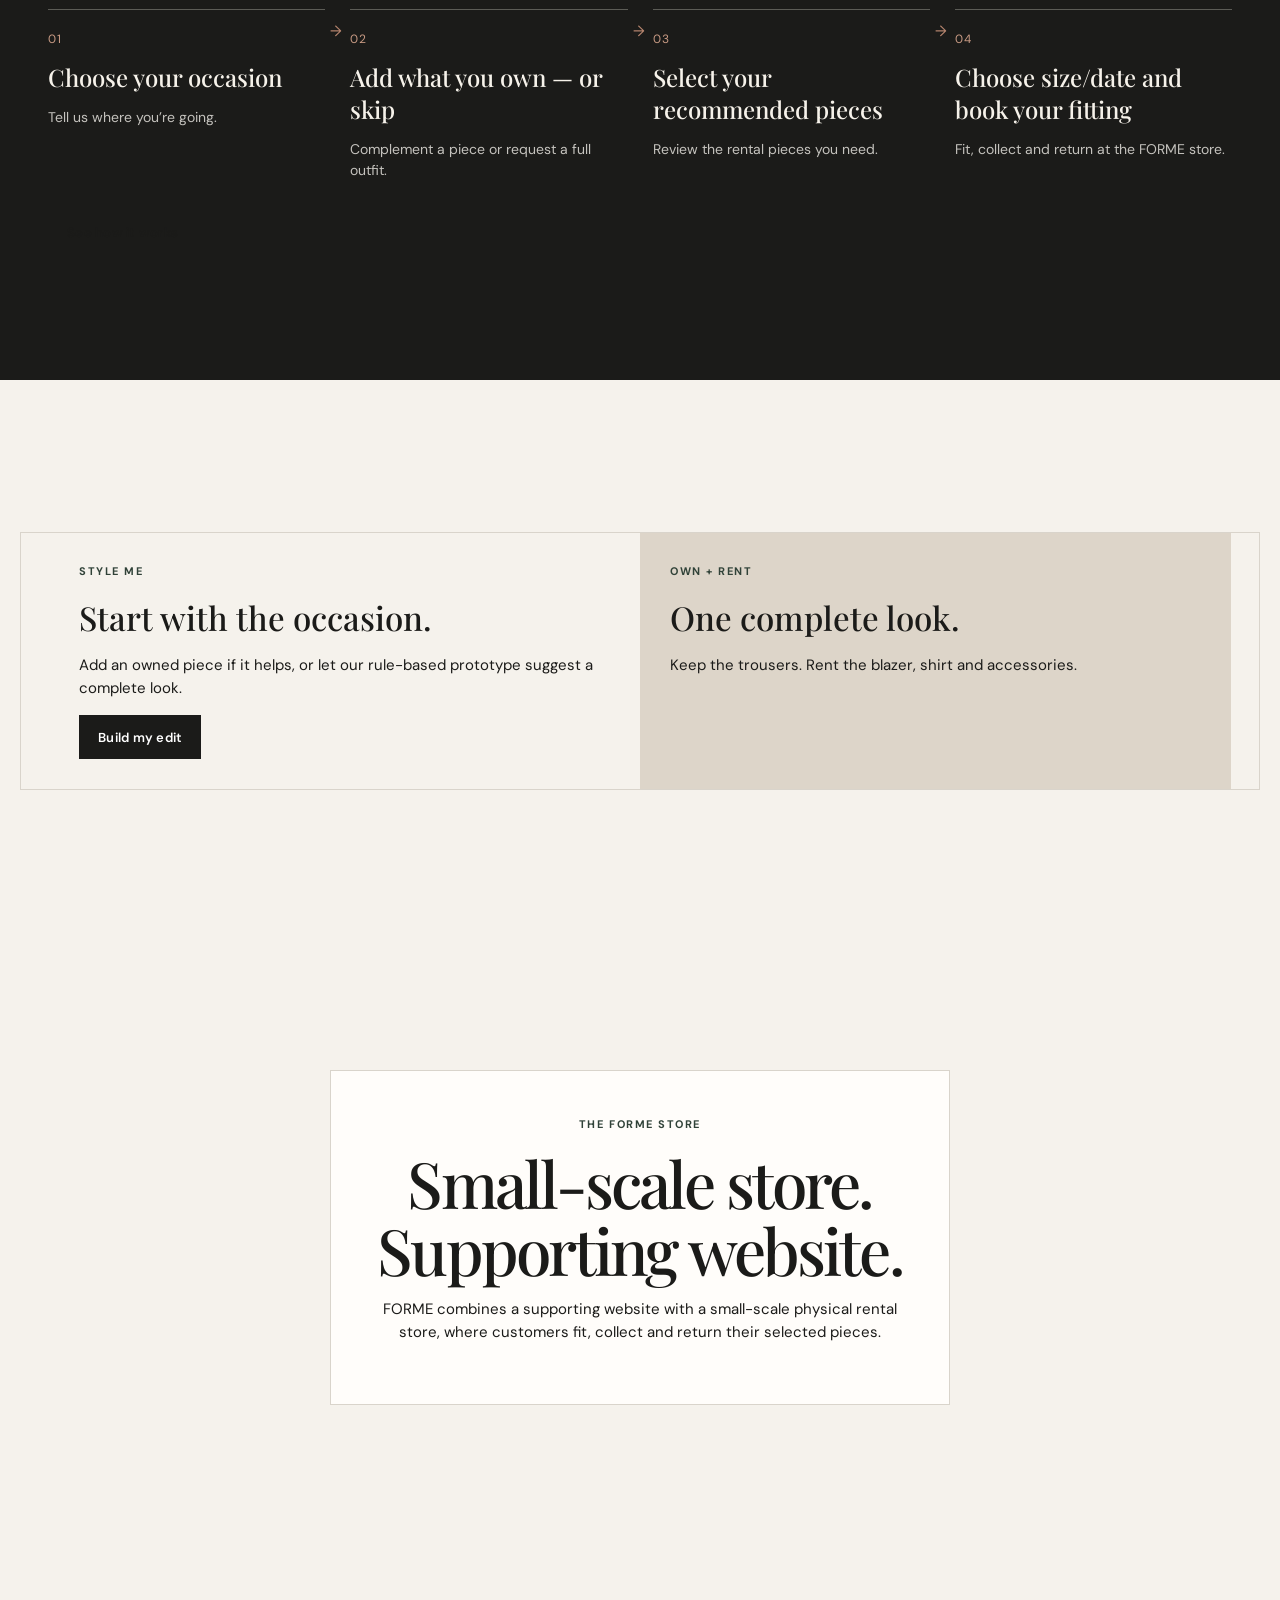
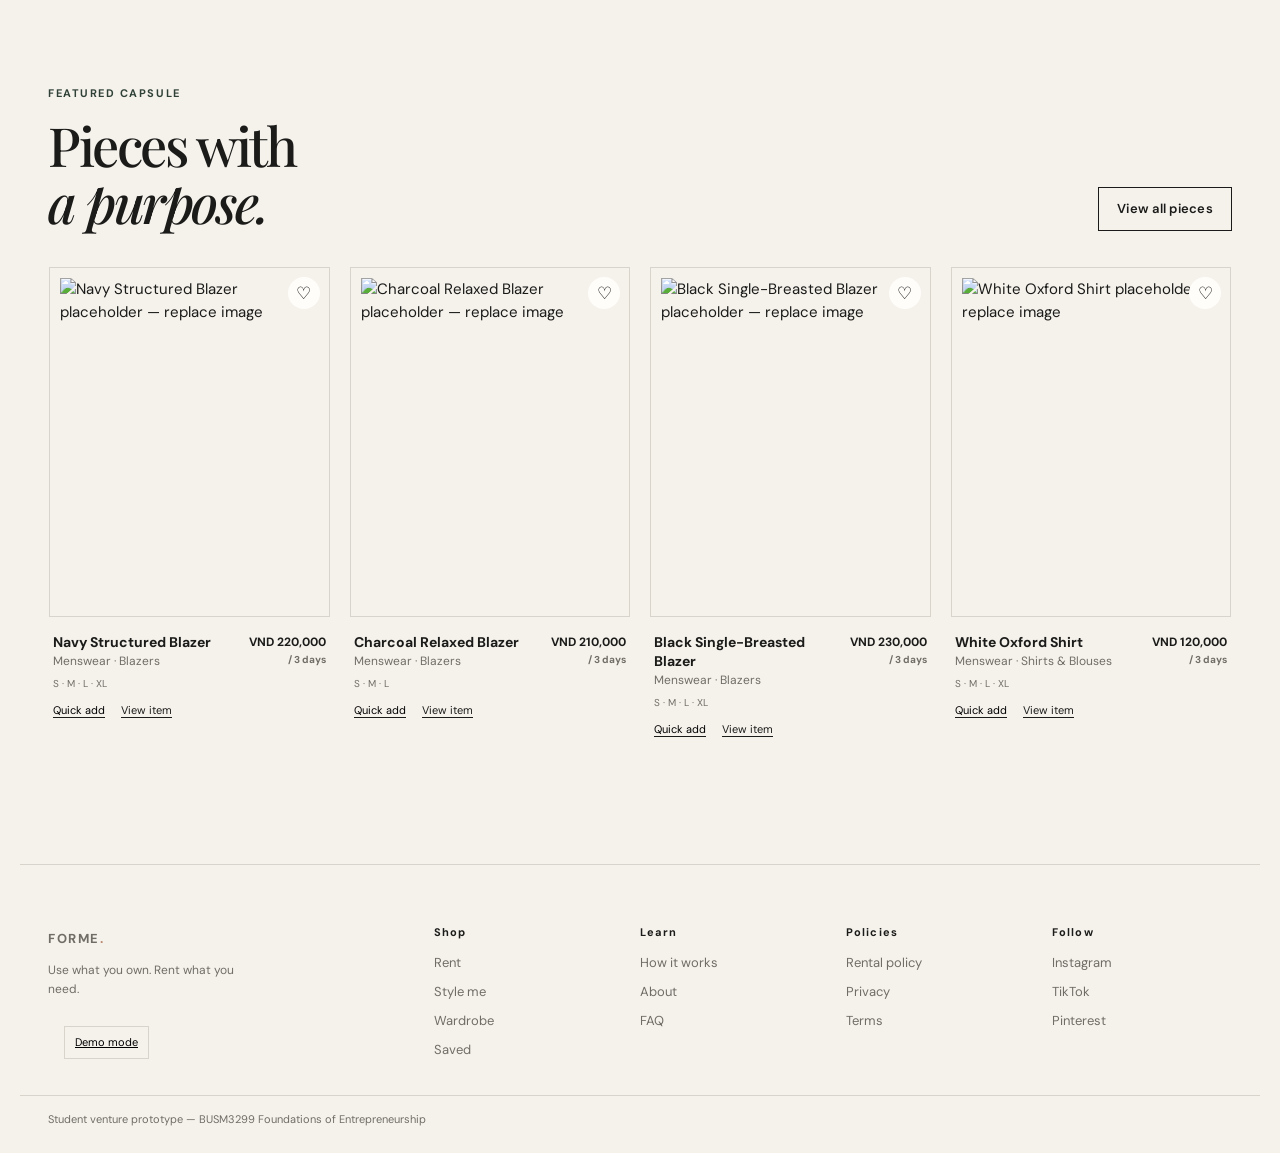
==== commit 8ff9862f: "update" ====
--- a/index.html
+++ b/index.html
@@ -1 +1 @@
-<!doctype html><html lang="en"><head><meta charset="utf-8"><meta name="viewport" content="width=device-width,initial-scale=1"><title>FORME — Use what you own</title><link rel="preconnect" href="https://fonts.googleapis.com"><link rel="preconnect" href="https://fonts.gstatic.com" crossorigin><link href="https://fonts.googleapis.com/css2?family=DM+Sans:wght@400;500;600;700&family=Playfair+Display:wght@500;600&display=swap" rel="stylesheet"><link rel="stylesheet" href="css/styles.css"><link rel="stylesheet" href="css/pages.css"><link rel="stylesheet" href="css/responsive.css"></head><body data-page="home"><main><section class="hero"><div class="container hero-grid"><div><p class="eyebrow">OCCASION-BASED FASHION RENTAL</p><h1>Use what you own.<br><em>Rent what you need.</em></h1><p class="lead">FORME starts with your wardrobe, not ours. Show us what you’re wearing, tell us where you’re going, and we’ll help complete the look.</p><div class="button-row"><a class="button dark" href="style.html">Style my outfit →</a><a class="button outline" href="rent.html">Explore the capsule</a></div><p class="trust">Interviews <i>•</i> Networking <i>•</i> Corporate events <i>•</i> Weddings <i>•</i> Graduations</p></div><div class="hero-visual"><img src="assets/images/placeholders/hero-fashion.svg" alt="Replace with FORME campaign image"><div class="hero-note"><span>OWN</span> Start with your wardrobe<br><b>+</b> rent only the finishing pieces.</div></div></div></section><section class="section occasions"><div class="container"><p class="eyebrow">START WITH THE ROOM</p><h2>One wardrobe.<br><em>Different occasions.</em></h2><div class="occasion-grid"><a class="occasion-card" href="style.html?occasion=Job%20Interview"><b>INTERVIEW</b><p>Structured, polished, understated.</p></a><a class="occasion-card" href="style.html?occasion=Networking%20Event"><b>NETWORKING</b><p>Professional without looking overdressed.</p></a><a class="occasion-card" href="style.html?occasion=Corporate%20Event"><b>CORPORATE</b><p>Refined beyond the office.</p></a><a class="occasion-card" href="style.html?occasion=Wedding"><b>WEDDING</b><p>Occasion-ready, selectively rented.</p></a><a class="occasion-card" href="style.html?occasion=Graduation"><b>GRADUATION</b><p>Photogenic, comfortable, reusable.</p></a></div></div></section><section class="section how"><div class="container"><p class="eyebrow">HOW FORME WORKS</p><div class="steps"><article><span>01</span><h3>Choose your occasion</h3><p>Tell us where you’re going.</p></article><article><span>02</span><h3>Show us what you own</h3><p>Start with an item already in your wardrobe.</p></article><article><span>03</span><h3>We complete the look</h3><p>FORME suggests the missing pieces.</p></article><article><span>04</span><h3>Rent only the gap</h3><p>Reserve what your outfit needs.</p></article></div><p><a class="button outline" href="how-it-works.html">See how it works</a></p></div></section><section class="section"><div class="container quick-style"><div><p class="eyebrow">STYLE ME</p><h3>Start with your wardrobe.</h3><p>Our rule-based prototype builds an occasion-ready edit around one piece you already own.</p><a class="button dark" href="style.html">Build my edit</a></div><div class="demo-visual"><p class="eyebrow">YOU OWN + YOU RENT</p><h3>One complete look.</h3><p>Keep the trousers. Rent the blazer, shirt and shoes.</p></div></div></section><section class="section"><div class="container"><div class="split-heading"><div><p class="eyebrow">FEATURED CAPSULE</p><h2>Pieces with<br><em>a purpose.</em></h2></div><a class="button outline" href="rent.html">View all pieces</a></div><div class="featured-grid" id="featuredProducts"></div></div></section><section class="section why"><div class="container"><p class="eyebrow">WHY FORME</p><h2>Dress for the room<br><em>without buying for it.</em></h2><div class="value-grid"><article><b>01</b><h3>Use more of your wardrobe</h3><p>Start with what you already have.</p></article><article><b>02</b><h3>Rent less, not more</h3><p>Access only what completes the outfit.</p></article><article><b>03</b><h3>Dress with confidence</h3><p>Use occasion-specific direction.</p></article><article><b>04</b><h3>Buy with intention</h3><p>Avoid a one-event purchase.</p></article></div></div></section><section class="section comparison"><div class="container"><p class="eyebrow">RENTAL, RETHOUGHT</p><h2>Not another endless scroll.</h2><div class="comparison-grid"><article><h3>Traditional rental</h3><ol><li>Browse hundreds of items</li><li>Choose an entire outfit</li><li>Rent it all</li></ol></article><article class="forme-way"><h3>FORME</h3><ol><li>Tell us the occasion</li><li>Start with what you own</li><li>Rent only the gap</li></ol></article></div></div></section><section class="section standards"><div class="container standards-grid"><div><p class="eyebrow">RENTAL STANDARDS</p><h2>Ready when<br><em>you are.</em></h2></div><div><p><b>Professionally cleaned</b><br>Every garment is refreshed after each rental.</p><p><b>Checked before dispatch</b><br>Pieces are inspected before they leave our wardrobe.</p></div></div></section><section class="section sustainability"><div class="container"><p class="eyebrow">A QUIETER BENEFIT</p><h2>Wear more. <em>Own with intention.</em></h2><p>FORME is built for confidence, convenience and occasion-appropriate style. Renting the missing pieces can also mean fewer one-event purchases.</p></div></section><section class="section"><div class="container state-card"><p class="eyebrow">START WITH YOUR WARDROBE</p><h1>Ready for the room?</h1><p>Tell FORME the occasion. We’ll help with the rest.</p><a class="button dark" href="style.html">Style my outfit</a></div></section></main><script src="js/data.js"></script><script src="js/common.js"></script><script src="js/home.js"></script></body></html>
+<!doctype html><html lang="en"><head><meta charset="utf-8"><meta name="viewport" content="width=device-width,initial-scale=1"><title>FORME — Occasion-first formalwear rental</title><link rel="preconnect" href="https://fonts.googleapis.com"><link rel="preconnect" href="https://fonts.gstatic.com" crossorigin><link href="https://fonts.googleapis.com/css2?family=DM+Sans:wght@400;500;600;700&family=Playfair+Display:wght@500;600&display=swap" rel="stylesheet"><link rel="stylesheet" href="css/styles.css"><link rel="stylesheet" href="css/pages.css"><link rel="stylesheet" href="css/responsive.css"></head><body data-page="home"><main><section class="hero"><div class="container hero-grid"><div><p class="eyebrow">OCCASION-FIRST FORMALWEAR RENTAL</p><h1>Dress for the occasion.<br><em>Rent what you need.</em></h1><p class="lead">Plan your look online. Fit, collect and return at the FORME store. Add something you already own—or ask FORME for a complete outfit.</p><div class="button-row"><a class="button dark" href="style.html">Style my outfit →</a><a class="button outline" href="rent.html">Explore the capsule</a></div><p class="trust">Interviews <i>•</i> Networking <i>•</i> Corporate events <i>•</i> Weddings <i>•</i> Graduations</p></div><div class="hero-visual"><img src="assets/images/placeholders/hero-fashion.svg" alt="FORME formalwear edit"><div class="hero-note"><span>ONLINE + IN STORE</span> Plan your look online<br><b>+</b> fit, collect and return at FORME.</div></div></div></section><section class="section occasions"><div class="container"><p class="eyebrow">START WITH THE OCCASION</p><h2>One occasion.<br><em>A considered look.</em></h2><div class="occasion-grid"><a class="occasion-card" href="style.html?occasion=Job%20Interview"><b>INTERVIEW</b><p>Structured, polished, understated.</p></a><a class="occasion-card" href="style.html?occasion=Networking%20Event"><b>NETWORKING</b><p>Professional without looking overdressed.</p></a><a class="occasion-card" href="style.html?occasion=Corporate%20Event"><b>CORPORATE</b><p>Refined beyond the office.</p></a><a class="occasion-card" href="style.html?occasion=Wedding"><b>WEDDING</b><p>Occasion-ready, selectively rented.</p></a><a class="occasion-card" href="style.html?occasion=Graduation"><b>GRADUATION</b><p>Photogenic, comfortable, reusable.</p></a></div></div></section><section class="section how"><div class="container"><p class="eyebrow">HOW FORME WORKS</p><div class="steps"><article><span>01</span><h3>Choose your occasion</h3><p>Tell us where you’re going.</p></article><article><span>02</span><h3>Add what you own — or skip</h3><p>Complement a piece or request a full outfit.</p></article><article><span>03</span><h3>Select your recommended pieces</h3><p>Review the rental pieces you need.</p></article><article><span>04</span><h3>Choose size/date and book your fitting</h3><p>Fit, collect and return at the FORME store.</p></article></div><p><a class="button outline" href="how-it-works.html">See how it works</a></p></div></section><section class="section"><div class="container quick-style"><div><p class="eyebrow">STYLE ME</p><h3>Start with the occasion.</h3><p>Add an owned piece if it helps, or let our rule-based prototype suggest a complete look.</p><a class="button dark" href="style.html">Build my edit</a></div><div class="demo-visual"><p class="eyebrow">OWN + RENT</p><h3>One complete look.</h3><p>Keep the trousers. Rent the blazer, shirt and accessories.</p></div></div></section><section class="section"><div class="container state-card"><p class="eyebrow">THE FORME STORE</p><h2>Small-scale store. Supporting website.</h2><p>FORME combines a supporting website with a small-scale physical rental store, where customers fit, collect and return their selected pieces.</p></div></section><section class="section"><div class="container"><div class="split-heading"><div><p class="eyebrow">FEATURED CAPSULE</p><h2>Pieces with<br><em>a purpose.</em></h2></div><a class="button outline" href="rent.html">View all pieces</a></div><div class="featured-grid" id="featuredProducts"></div></div></section></main><script src="js/data.js"></script><script src="js/common.js"></script><script src="js/home.js"></script></body></html>
